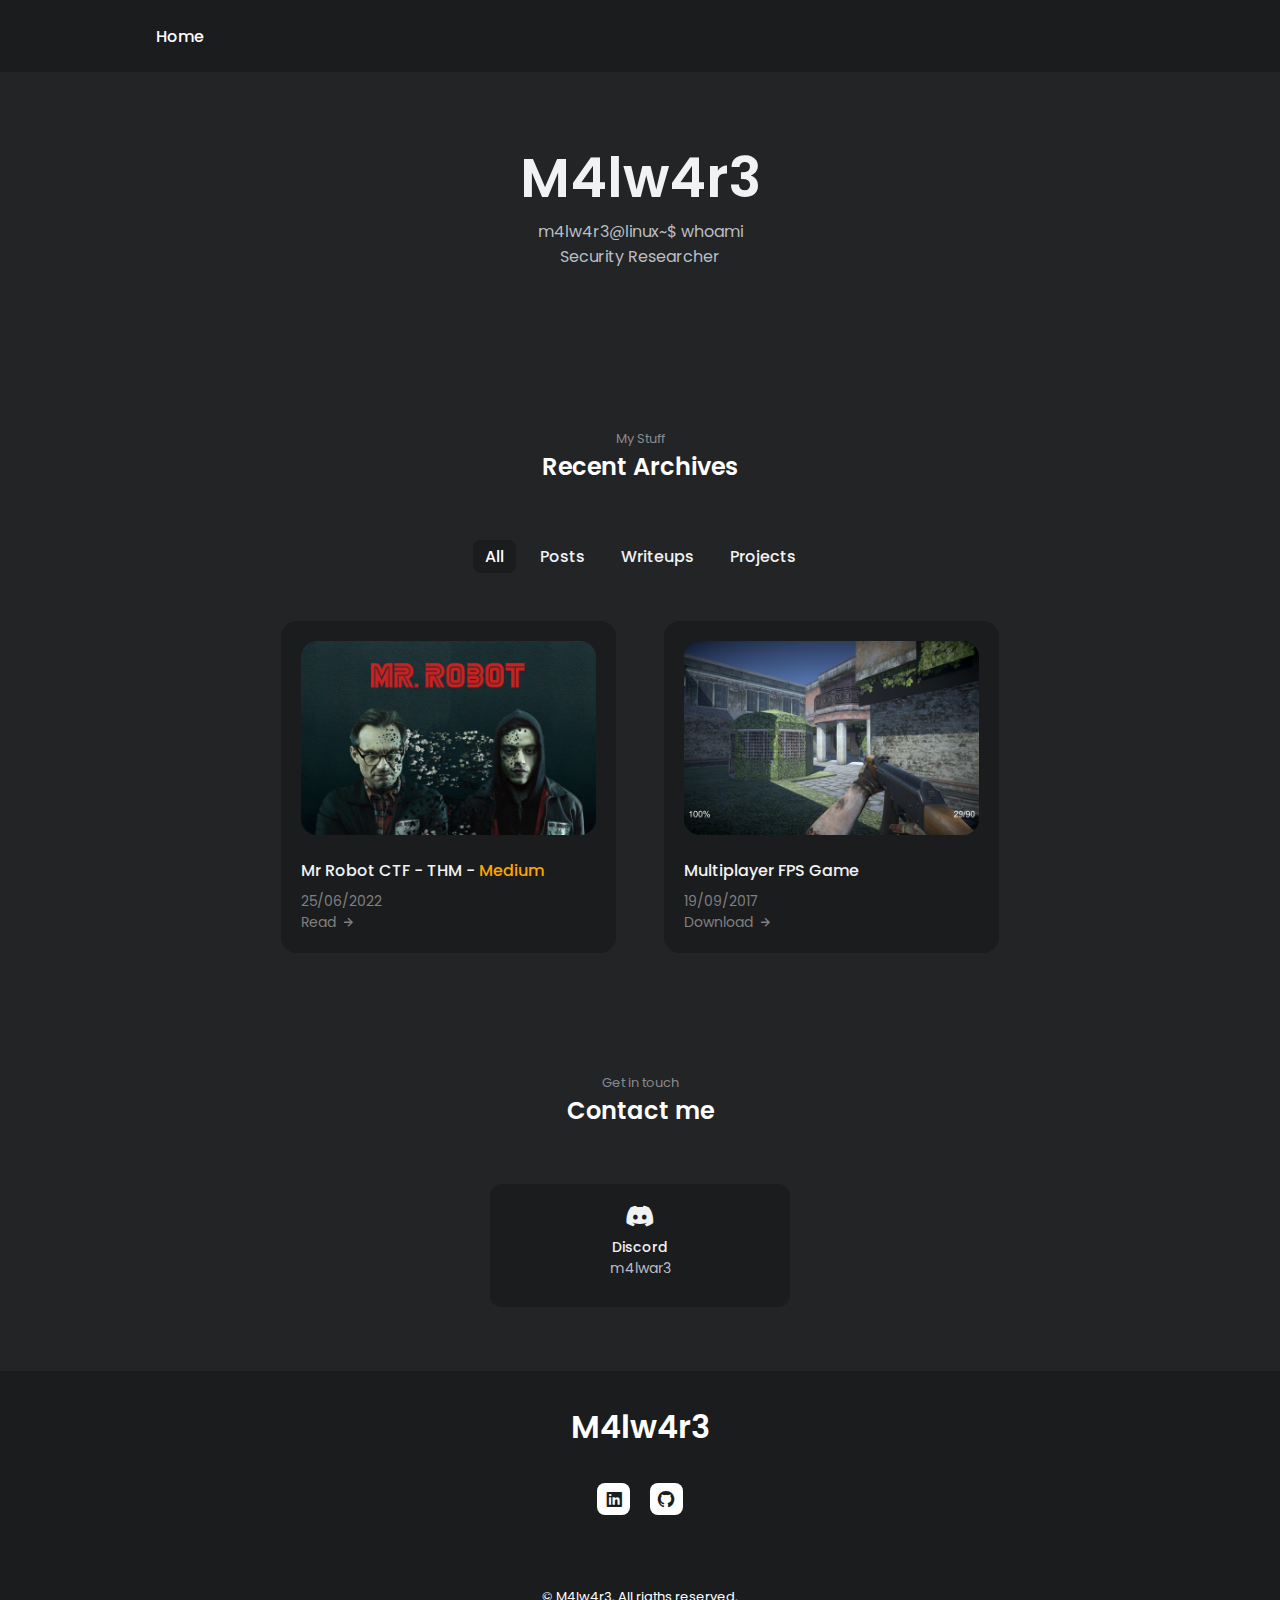
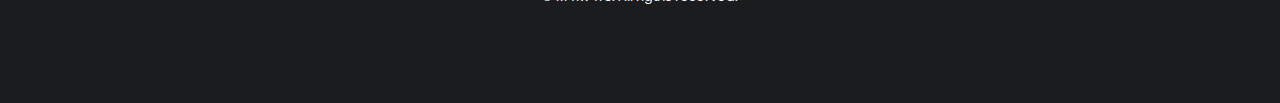
==== index.html @ eff6a3c6 "Upload" ====
<!DOCTYPE html>
    <html lang="en">
    <head>
        <meta charset="UTF-8">
        <meta name="viewport" content="width=device-width, initial-scale=1.0">
        <link rel="shortcut icon" href="assets/img/perfil.png" type="image/x-icon">
        <link href='https://unpkg.com/boxicons@2.1.2/css/boxicons.min.css' rel='stylesheet'>
        <link rel="stylesheet" href="/assets/css/swiper-bundle.min.css">
        <link rel="stylesheet" href="assets/css/styles.css">
        <title> M4lw4r3 </title>
    </head>

    <body>
        <!--=============== HEADER ===============-->
        <header class="header" id="header">
            <nav class="nav container">
                <a href="#" class="nav__logo">Home</a>
            </nav>
        </header>

        <main class="main">
            <!--=============== HOME ===============-->
            <section class="home section" id="home">
                <div class="home__container container grid">
                    <div class="home__data">
                        <h1 class="home__name">M4lw4r3</h1>
                        <!--
                        <h3 class="home__education">Offensive Security | Red Team</h3>
                        -->
                        <div class="about__data">
                            <p class="about__description" style="text-align: center;">
                                m4lw4r3@linux~$ whoami<br>Security Researcher
                            </p>
                        </div>
                    </div>
                </div>
            </section>


            <!--=============== Content ===============-->
            <section class="work section" id="work">
                <span class="section__subtitle">My Stuff</span>
                <h2 class="section__title">Recent Archives</h2>

                <div class="work__filters">
                    <span class="work__item active-work" data-filter='all'>All</span>
                    <span class="work__item" data-filter='.posts'>Posts</span>
                    <span class="work__item" data-filter='.writeups'>Writeups</span>
                    <span class="work__item" data-filter='.projecs'>Projects</span>
                </div>

                <div class="work__container container grid">
                    <div class="work__card mix writeups">
                        <img src="/assets/img/mr-robot.png" alt="" class="work__img">

                        <h3 class="work__title">Mr Robot CTF - THM - <a style="color: orange;">Medium</a></h3>

                        <p class="work__button">
                            25/06/2022
                        </p>

                        <a href="/writeups/mr-robot/mr-robot" class="work__button">
                            Read <i class='bx bx-right-arrow-alt work__icon' ></i>
                        </a>
                    </div>

                    <div class="work__card mix projecs">
                        <img src="/assets/img/fps-game.jpg" alt="" class="work__img">

                        <h3 class="work__title">Multiplayer FPS Game</h3>

                        <p class="work__button">
                            19/09/2017
                        </p>

                        <a href="https://github.com/micromalware/Online-Fps-Game" target="_blank" class="work__button">
                            Download <i class='bx bx-right-arrow-alt work__icon' ></i>
                        </a>
                    </div>
                </div>
            </section>

            <!--=============== CONTACT ===============-->
            <section class="contact section" id="contact">
                <span class="section__subtitle">Get in touch</span>
                <h2 class="section__title">Contact me</h2>

                <div class="contact__container container">
                    <div class="contact__content">
                        <div class="contact__info">
                            <div class="contact__card">
                                <i class='bx bxl-discord-alt contact__card-icon'></i>
                                <h3 class="contact__card-title">Discord</h3>
                                <span class="contact__card-data">m4lwar3</span>
                            </div>
                        </div>
                    </div>
                </div>
            </section>
        </main>

        <!--=============== FOOTER ===============-->
        <footer class="footer">
            <div class="footer__container container">
                <h1 class="footer__title">M4lw4r3</h1>

                <ul class="footer__social">
                    <a href="https://www.linkedin.com/in/yoon-guilherme/" target="_blank" class="footer__social-link">
                        <i class='bx bxl-linkedin-square'></i>
                    </a>

                    <a href="https://github.com/micromalware" target="_blank" class="footer__social-link">
                        <i class='bx bxl-github' ></i>
                    </a>
                </ul>

                <span class="footer__copy">
                    &#169; M4lw4r3. All rigths reserved.
                </span>
            </div>
        </footer>

        <!--=============== SCROLLREVEAL ===============-->
        <script src="/assets/js/scrollreveal.min.js"></script>

        <!--=============== SWIPER JS ===============-->
        <script src="/assets/js/swiper-bundle.min.js"></script>

        <!--=============== MIXITUP FILTER ===============-->
        <script src="/assets/js/mixitup.min.js"></script>

        <!--=============== MAIN JS ===============-->
        <script src="assets/js/main.js"></script>
    </body>
</html>
---- assets/css/styles.css ----
/*=============== GOOGLE FONTS ===============*/
@import url('https://fonts.googleapis.com/css2?family=Poppins:wght@400;500;600&display=swap');

/*=============== VARIABLES CSS ===============*/
:root {
  --header-height: 3.5rem;

  /*========== Colors ==========*/
  --first-hue: 231;
  --sat: 40%;
  --lig: 56%;
  --second-hue: 219;
  --first-color: hsl(var(--first-hue), var(--sat), var(--lig));
  --first-color-alt: hsl(var(--first-hue), var(--sat), 52%); /* -4% */
  --title-color: hsl(var(--second-hue), 15%, 95%);
  --text-color: hsl(var(--second-hue), 8%, 75%);
  --text-color-light: hsl(var(--second-hue), 4%, 55%);
  --body-color: hsl(var(--second-hue), 48%, 8%);
  --container-color: hsl(var(--second-hue), 32%, 12%);

  /*========== Font and typography ==========*/
  --body-font: 'Poppins', sans-serif;
  --biggest-font-size: 1.75rem;
  --h1-font-size: 1.5rem;
  --h2-font-size: 1.25rem;
  --h3-font-size: 1rem;
  --normal-font-size: .938rem;
  --small-font-size: .813rem;
  --smaller-font-size: .75rem;
  --tiny-font-size: .625rem;

  /*========== Font weight ==========*/
  --font-medium: 500;
  --font-semibold: 600;

  /*========== z index ==========*/
  --z-tooltip: 10;
  --z-fixed: 100;
  --z-modal: 1000;
}

/* Responsive typography */
@media screen and (min-width: 968px) {
  :root {
    --biggest-font-size: 2.5rem;
    --h1-font-size: 2.25rem;
    --h2-font-size: 1.5rem;
    --h3-font-size: 1.25rem;
    --normal-font-size: 1rem;
    --small-font-size: .875rem;
    --smaller-font-size: .813rem;
  }
}

/*=============== BASE ===============*/
* {
  box-sizing: border-box;
  padding: 0;
  margin: 0;
}

html {
  scroll-behavior: smooth;
}

body,
button,
input,
textarea {
  font-family: var(--body-font);
  font-size: var(--normal-font-size);
}

body {
  /* background-color: var(--body-color); */
  background-color: #232425;
  color: var(--text-color);
  transition: .4s; /* for light mode animation */
}

h1, h2, h3 {
  color: var(--title-color);
  font-weight: var(--font-semibold);
}

ul {
  list-style: none;
}

a {
  text-decoration: none;
}

button {
  cursor: pointer;
  border: none;
  outline: none;
}

img {
  max-width: 100%;
  height: auto;
}

/*=============== THEME ===============*/
.change-theme{
  font-size: 1.25rem;
  cursor: pointer;
  transition: .3s;
}

.change-theme:hover{
  color: var(--first-color);
}

/*========== Variables Light theme ==========*/
body.light-theme{
  --title-color: hsl(var(--second-hue), 15%, 15%);
  --text-color: hsl(var(--second-hue), 8%, 35%);
  --body-color: hsl(var(--second-hue), 100%, 99%);
  --container-color: #fff;
}

/*========== 
    Color changes in some parts of 
    the website, in light theme
==========*/
.light-theme .scroll-header{
  box-shadow: 0 2px 4px hsla(0, 0%, 1%, .1);
}

.light-theme .nav__menu{
  background-color: hsla(var(--second-hue), 32%, 90%, .8);
}

.light-theme .section__subtitle{
  color: var(--text-color);
}

.light-theme .home__social-link{
  box-shadow: 0 2px 8px hsla(var(--second-hue), 48%, 8%, .1);
}

.light-theme .home__social::after,
.light-theme .footer__social-link{
  background-color: var(--title-color);
}

.light-theme .home__social-link,
.light-theme .home__scroll,
.light-theme .button,
.light-theme .button:hover,
.light-theme .active-work,
.light-theme .footer__title,
.light-theme .footer__link,
.light-theme .footer__copy{
  color: var(--title-color);
}

.light-theme .about__box{
  box-shadow: 0 2px 8px hsla(var(--second-hue), 48%, 8%, .1);
}

.light-theme .skills__content,
.light-theme .services__card,
.light-theme .work__card,
.light-theme .testimonial__card,
.light-theme .contact__card{
  box-shadow: 0 2px 16px hsla(var(--second-hue), 48%, 8%, .1);
}

.light-theme::-webkit-scrollbar{
  background-color: hsl(var(--second-hue), 8%, 66%);
}

.light-theme::-webkit-scrollbar-thumb{
  background-color: hsl(var(--second-hue), 8%, 54%);
}

.light-theme::-webkit-scrollbar-thumb:hover{
  background-color: hsl(var(--second-hue), 8%, 44%);
}

/*=============== REUSABLE CSS CLASSES ===============*/
.container {
  max-width: 968px;
  margin-left: 1rem;
  margin-right: 1rem;
}

.grid {
  display: grid;
  gap: 1.25rem;
}

.main {
  overflow: hidden;
}

.section {
  padding: 4.5rem 0 1rem;
}

.section__title, 
.section__subtitle {
  text-align: center;
}

.section__title {
  font-size: var(--h2-font-size);
  color: #fff;
  margin-bottom: 2rem;
}

.section__subtitle {
  display: block;
  font-size: var(--smaller-font-size);
  color: var(--text-color-light);
}

/*=============== HEADER & NAV===============*/
.header {
  position: fixed;
  top: 0;
  left: 0;
  width: 100%;
  /* background-color: var(--body-color); */
  background-color: #1b1c1d;
  z-index: var(--z-fixed);
  transition: .4s; /* for light mode animation */
}

.nav{
  height: var(--header-height);
  display: flex;
  justify-content: space-between;
  align-items: center;
}

.nav__logo{
  color: #fff;
  font-weight: var(--font-medium);
  transition: .4s;
}

.nav__logo:hover{
  color: #a9a9b3;
}

.nav__menu{
  position: fixed;
  bottom: 1rem;
  background-color: hsla(var(--second-hue), 32%, 16%, .8);
  width: 90%;
  border-radius: 4rem;
  padding: 1rem 2.25rem;
  backdrop-filter: blur(10px);
  transition: .4s; /* for light mode animation */
}

.nav__list{
  display: flex;
  justify-content: space-between;
  align-items: center;
}

.nav__link{
  color: var(--text-color);
  font: 1.25rem;
  padding: .4rem;
  display: flex;
  border-radius: 5rem;
}

/* Active link */
.active-link{
  background: linear-gradient(180deg,
              hsla(var(--first-hue), var(--sat), var(--lig), 1),
              hsla(var(--first-hue), var(--sat), var(--lig), .2)
            );
  box-shadow: 0 0 16px hsla(var(--first-hue), var(--sat), var(--lig), .4);
  color: var(--title-color);
}

/* Change background header */
.scroll-header{
  box-shadow: 0 4px 4px hsla(0, 0%, 4%, .3);
}


/*=============== HOME ===============*/
.home__container{
  position: relative;
  row-gap: 4.5rem;
  padding-top: 2rem;
}

.home__data{
  text-align: center;
}

.home__greeting,
.home__education{
  font-size: var(--small-font-size);
  font-weight: var(--font-medium);
}

.home__greeting{
  display: block;
  color: var(--title-color);
  margin-bottom: .25rem;
}

.home__education{
  color: var(--text-color);
  margin-bottom: 2.5rem;
}

.home__name{
  font-size: 55px;
}

.home__img{
  width: 175px;
}

.home__handle{
  justify-self: center;
  width: 190px;
  height: 293px;
  background: linear-gradient(180deg,
              hsla(var(--first-hue), var(--sat), var(--lig), 1),
              hsla(var(--first-hue), var(--sat), var(--lig), .2)
            );
  border-radius: 10rem 10rem 1rem 1rem;
  display: flex;
  align-items: flex-end;
  justify-content: center;
  overflow: hidden;
}

.home__buttons{
  display: flex;
  justify-content: center;
  align-items: center;
  gap: 1.5rem;
}

.home__social,
.home__scroll{
  position: absolute;
}

.home__social{
  bottom: 5rem;
  left: 0;
  display: grid;
  row-gap: .5rem;
}

.home__social-link{
  width: max-content;
  background-color: var(--container-color);
  color: var(--first-color);
  padding: .25rem;
  border-radius: .25rem;
  display: flex;
  font-size: 1rem;
  transition: .4s;
}

.home__social-link:hover{
  background-color: var(--first-color);
  color: #fff;
}

.home__social::after{
  content: '';
  width: 32px;
  height: 2px;
  background-color: var(--first-color);
  transform: rotate(90deg) translate(16px, 3px);
}

.home__scroll{
  color: var(--first-color);
  right: -1.5rem;
  bottom: 4rem;
  display: grid;
  row-gap: 2.25rem;
  justify-items: center;
}

.home__scroll-icon{
  font-size: 1.25rem;
}

.home__scroll-name{
  font-size: var(--smaller-font-size);
  transform: rotate(-90deg);
}

/*=============== BUTTONS ===============*/
.button{
  display: inline-block;
  background-color: var(--first-color);
  color: var(--body-color);
  padding: .75rem 1rem;
  border-radius: .5rem;
  font-weight: var(--font-medium);
  transition: .4s;
}

.button:hover{
  background-color: var(--first-color-alt);
  color: var(--body-color);
}

.button--ghost{
  background-color: transparent;
  border: 2px solid var(--first-color);
  color: var(--first-color);
}

/*=============== ABOUT ===============*/
.about__container{
  row-gap: 2.5rem;
}

.about__img{
  width: 20px;
  border-radius: 20px;
  justify-self: center;
}

.about__data{
  text-align: center;
}

.about__info{
  display: grid;
  grid-template-columns: repeat(3, 1fr);
  gap: .5rem;
  margin-bottom: 2rem;
}

.about__box{
  background-color: var(--container-color);
  border-radius: .75rem;
  padding: .75rem .5rem;
}

.about__icon{
  font-size: 1.5rem;
  color: var(--first-color);
  margin-bottom: .5rem;
}

.about__title{
  font-size: var(--small-font-size);
}

.about__subtitle{
  font-size: var(--tiny-font-size);
}

.about__description{
  margin-bottom: 2rem;
}

/*=============== WORK ===============*/
.work__container{
  padding-top: 1rem;
}

.work__filters{
  display: flex;
  justify-content: center;
  align-items: center;
  column-gap: .75rem;
  margin-bottom: 2rem;
}

.work__item{
  cursor: pointer;
  color: var(--title-color);
  padding: .25rem .75rem;
  font-weight: var(--font-medium);
  border-radius: .5rem;
}

.work__card{
  background-color: #1b1c1d;
  padding: 1rem;
  border-radius: 1rem;
}

.work__img{
  border-radius: 1rem;
  margin-bottom: .75rem;
}

.work__title{
  font-size: var(--normal-font-size);
  font-weight: var(--font-medium);
  margin-bottom: .25rem;
}

.work__button{
  width: max-content;
  color: grey;
  font-size: var(--small-font-size);
  display: flex;
  align-items: center;
  column-gap: .25rem;
}

.work__button:hover .work__icon{
  transform: translateX(.25rem);
}

.work__icon{
  font-size: 1rem;
  transition: .4s;
}

/* Active item work*/
.active-work{
  background-color: #1b1c1d;
  color: #fff;
}

/*=============== CONTACT ===============*/
.contact__container{
  row-gap: 3rem;
  padding-bottom: 3rem;
}

.hacking_ctf{
  row-gap: 3rem;
}

.contact__title{
  text-align: center;
  font-size: var(--h3-font-size);
  margin-bottom: 1.5rem;
}

.contact__info{
  display: grid;
  gap: 1rem;
}

.contact__card{
  background-color: #1b1c1d;
  padding: 1rem;
  border-radius: .75rem;
  text-align: center;
}

.contact__card-icon{
  font-size: 2rem;
  color: var(--title-color);
  margin-bottom: .25rem;
}

.contact__card-title,
.contact__card-data{
  font-size: var(--small-font-size);
}

.contact__card-title{
  font-weight: var(--font-medium);
}

.contact__card-data{
  display: block;
  margin-bottom: .75rem;
}

.contact__button{
  color: var(--first-color);
  font-size: var(--small-font-size);
  display: flex;
  align-items: center;
  justify-content: center;
  column-gap: .25rem;
}

.contact__button:hover .contact__button-icon{
  transform: translateX(.25rem);
}

.contact__button-icon{
  font-size: 1rem;
  transition: .4s;
}

.contact__form-div{
  position: relative;
  margin-bottom: 2rem;
  height: 4rem;
}

.contact__form-input{
  position: absolute;
  top: 0;
  left: 0;
  width: 100%;
  height: 100%;
  border: 2px solid var(--text-color-light);
  background: none;
  color: var(--text-color);
  outline: none;
  padding: 1.5rem;
  border-radius: .75rem;
  z-index: 1;
}

.contact__form-tag{
  position: absolute;
  top: -.75rem;
  left: 1.25rem;
  font-size: var(--smaller-font-size);
  padding: .25rem;
  background-color: var(--body-color);
  z-index: 10;
}

.contact__form-area{
  height: 11rem;
}

.contact__form-area textarea{
  resize: none;
}

/*=============== FOOTER ===============*/
.footer{
  background-color: #1b1c1d;
}

.footer__container{
  padding: 2rem 0 6rem;
}

.footer__title,
.footer__link{
  color: #fff;
}

.footer__title{
  text-align: center;
  margin-bottom: 2rem;
}

.footer__list{
  display: flex;
  justify-content: center;
  column-gap: 1.5rem;
  margin-bottom: 2rem;
}

.footer__social{
  display: flex;
  justify-content: center;
  column-gap: 1.25rem;
}

.footer__social-link{
  background-color: #fff;
  color: #1b1c1d;
  padding: .25rem;
  border-radius: .25rem;
  font-size: 1rem;
  display: inline-flex;
}

.footer__copy{
  display: block;
  margin-top: 4.5rem;
  color: #fff;
  text-align: center;
  font-size: var(--smaller-font-size);
}

/*=============== SCROLL BAR ===============*/
::-webkit-scrollbar{
  width: .6rem;
  border-radius: .5rem;
  background-color: hsl(var(--second-hue), 8%, 38%);
}

::-webkit-scrollbar-thumb{
  background-color: hsl(var(--second-hue), 8%, 26%);
  border-radius: .5rem;
}

::-webkit-scrollbar-thumb:hover{
  background-color: hsl(var(--second-hue), 8%, 20%);
}

/*=============== BREAKPOINTS ===============*/
/* For small devices */
@media screen and (max-width: 320px){
  .nav__menu{
    padding: 1rem 1.5rem;
  }

  .home__buttons{
    flex-direction: column;
  }

  .home__handle{
    width: 150px;
    height: 253px;
  }

  .home__img{
    width: 130px;
  }

  .about__info{
    grid-template-columns: repeat(2, 1fr);
  }

  .skills__box{
    column-gap: 1rem;
  }

  .skills__name{
    font-size: var(--small-font-size);
  }

  .services__container{
    grid-template-columns: 145px;
    justify-content: center;
  }

  .work__item{
    font-size: var(--small-font-size);
  }

  .work__filters{
    column-gap: .25rem;
  }
}

/* For medium devices */
@media screen and (min-width: 576px) {
  .nav__menu{
    width: 328px;
    left: 0;
    right: 0;
    margin: 0 auto;
  }

  .about__info{
    grid-template-columns: repeat(3, 140px);
    justify-content: center;
  }

  .about__description{
    padding: 0 5rem;
  }

  .skills__container{
    justify-content: center;
  }

  .skills__content{
    padding: 2rem 4rem;
  }

  .services__container{
    grid-template-columns: repeat(2, 160px);
    justify-content: center;
  }

  .services__modal-content{
    width: 500px;
    padding: 4.5rem 2.5rem 2.5rem;
  }

  .services__modal-description{
    padding: 0 3.5rem;
  }

  .work__container{
    justify-content: center;
  }

  .work__img{
    width: 295px;
  }

  .contact__info{
    grid-template-columns: 300px;
    justify-content: center;
  }

  .contact__form{
    width: 360px;
    margin: 0 auto;
  }
}

@media screen and (min-width: 767px){
  .work__container{
    grid-template-columns: repeat(2, max-content);
  }

  .contact__container{
    grid-template-columns: repeat(1, max-content);
    justify-content: center;
    column-gap: 3rem;
  }
}

/* For large devices */
@media screen and (min-width: 992px){
  .container{
    margin-left: auto;
    margin-right: auto;
  }

  .section{
    padding: 6.5rem 0 1rem;
  }

  .section__title{
    margin-bottom: 3.5rem;
  }

  .nav{
    height: calc(var(--header-height) + 1rem);
  }

  .home__handle{
    width: 290px;
    height: 400px;
  }

  .home__img{
    width: 250px;
  }

  .home__social-link{
    padding: .4rem;
    font-size: 1.25rem;
  }

  .home__social::after{
    transform: rotate(90deg) translate(16px, 0);
  }

  .home__scroll-icon{
    font-size: 2rem;
  }

  .about__container{
    grid-template-columns: repeat(2, 1fr);
    align-items: center;
    column-gap: 1rem;
  }

  .about__img{
    width: 350px;
  }

  .about__data{
    text-align: initial;
  }

  .about__info{
    justify-content: initial;
  }

  .about__box{
    text-align: center;
    padding: 1rem 1.25rem;
  }

  .about__description{
    padding: 0 0 0 0;
    margin-bottom: 2.5rem;
  }

  .skills__container{
    grid-template-columns: repeat(2, 350px);
    column-gap: 3rem;
  }

  .services__container{
    grid-template-columns: repeat(3, 192px);
    column-gap: 3rem;
  }

  .services__card{
    padding: 5rem 2rem 1.5rem;
  }

  .work__container{
    gap: 3rem;
  }

  .work__card{
    padding: 1.25rem;
  }

  .work__img{
    margin-bottom: 1rem;
  }

  .work__title{
    margin-bottom: .5rem;
  }

  .testimonial__container{
    width: 750px;
  }

  .testimonial__card{
    padding: 1.5rem 2rem;
  }

  .contact__container{
    column-gap: 6rem;
  }

  .footer__social-link{
    font-size: 1.25rem;
    padding: .4rem;
    border-radius: .5rem;
  }
}
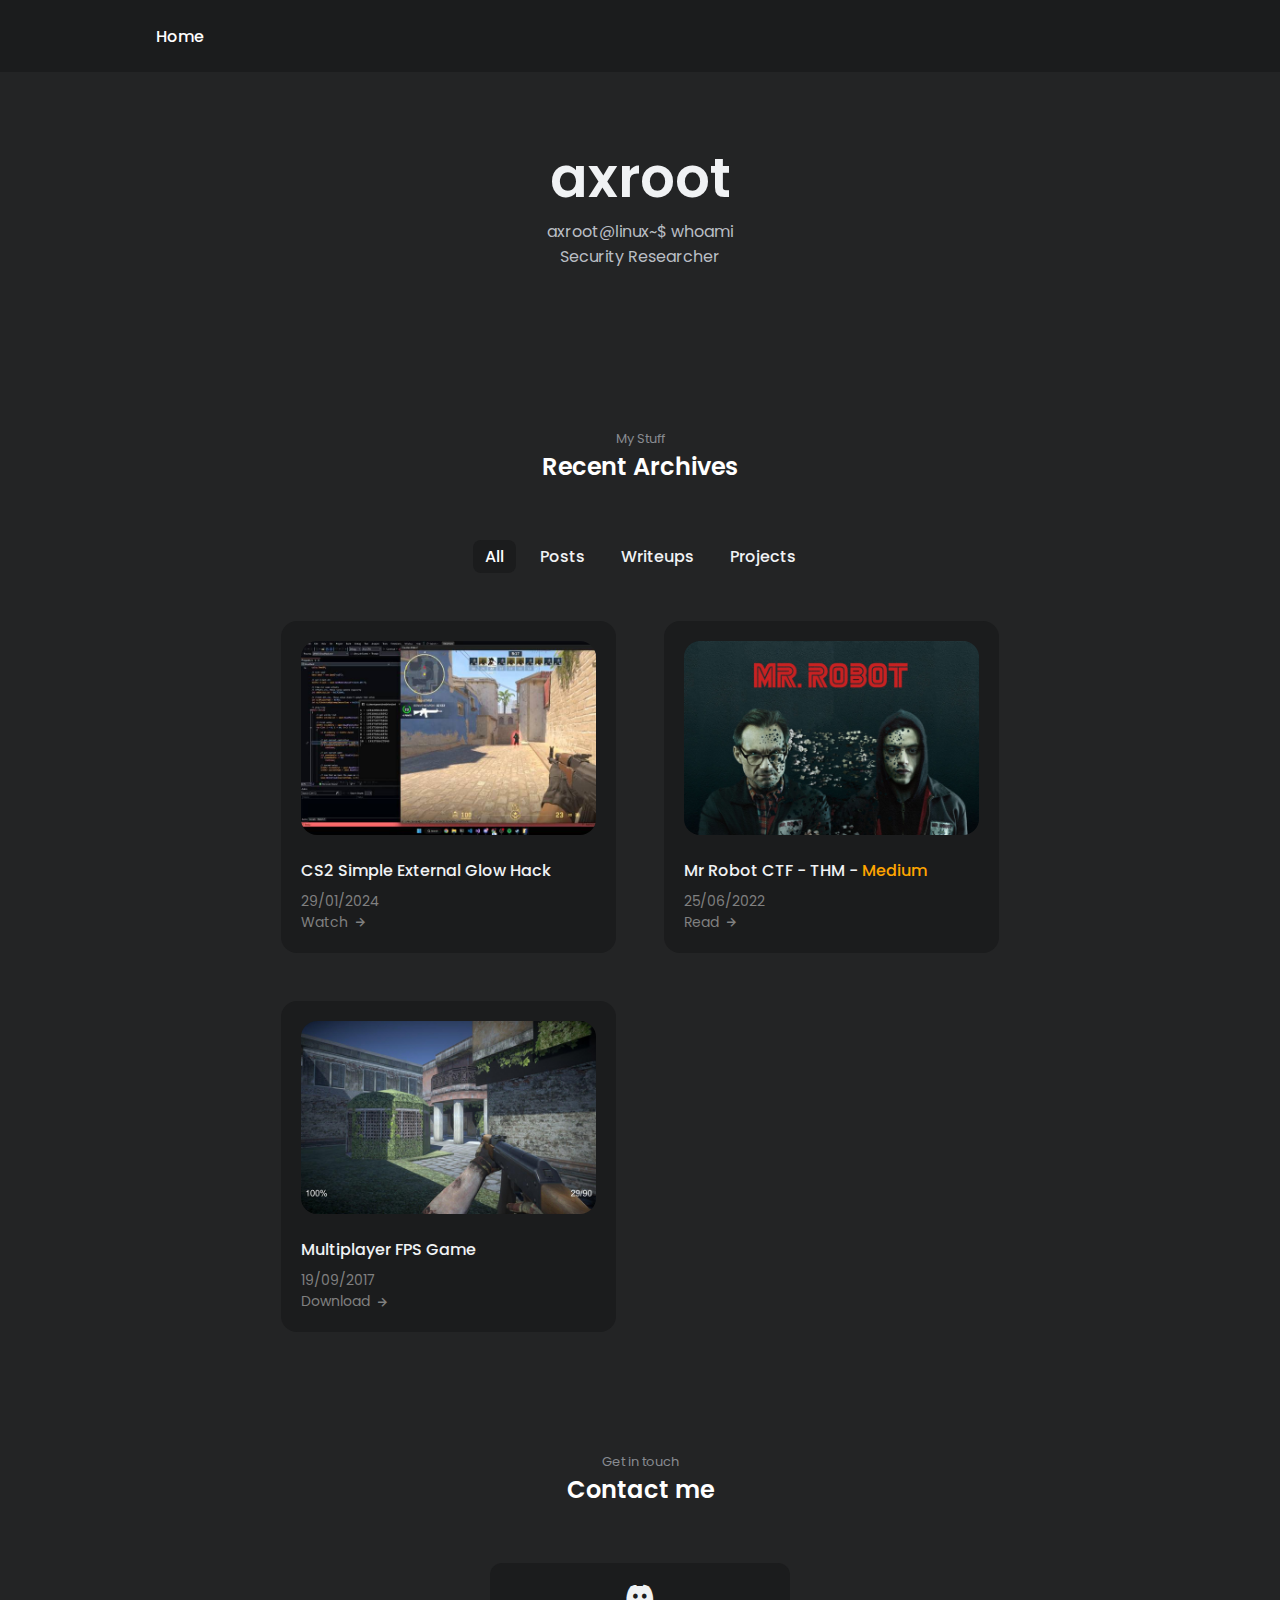
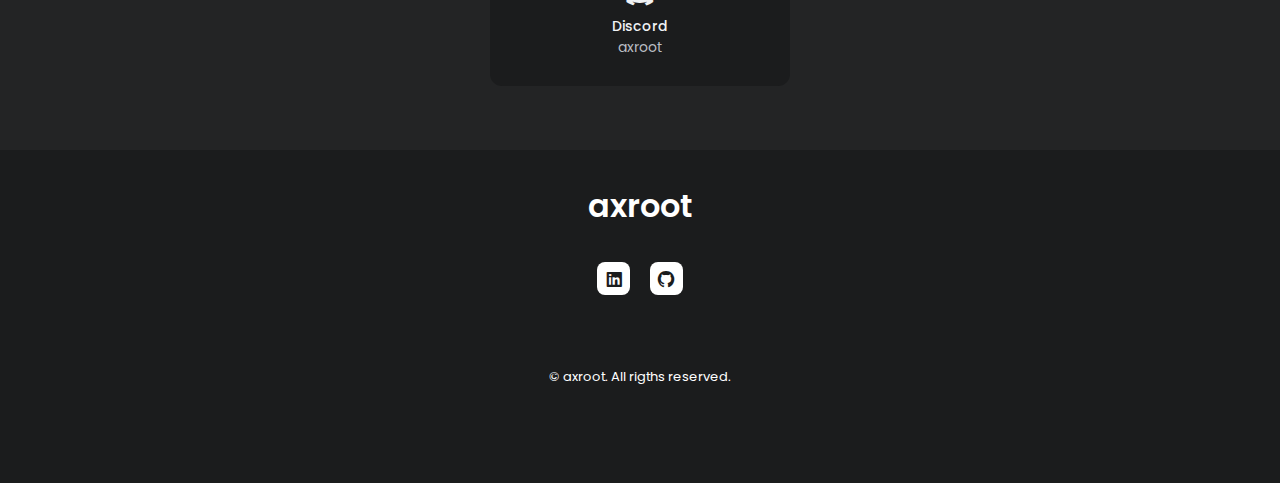
==== commit 4a10f2c6: "Update" ====
--- a/index.html
+++ b/index.html
@@ -7,7 +7,7 @@
         <link href='https://unpkg.com/boxicons@2.1.2/css/boxicons.min.css' rel='stylesheet'>
         <link rel="stylesheet" href="/assets/css/swiper-bundle.min.css">
         <link rel="stylesheet" href="assets/css/styles.css">
-        <title> M4lw4r3 </title>
+        <title> axroot </title>
     </head>
 
     <body>
@@ -23,13 +23,13 @@
             <section class="home section" id="home">
                 <div class="home__container container grid">
                     <div class="home__data">
-                        <h1 class="home__name">M4lw4r3</h1>
+                        <h1 class="home__name">axroot</h1>
                         <!--
                         <h3 class="home__education">Offensive Security | Red Team</h3>
                         -->
                         <div class="about__data">
                             <p class="about__description" style="text-align: center;">
-                                m4lw4r3@linux~$ whoami<br>Security Researcher
+                                axroot@linux~$ whoami<br>Security Researcher
                             </p>
                         </div>
                     </div>
@@ -50,6 +50,21 @@
                 </div>
 
                 <div class="work__container container grid">
+
+                    <div class="work__card mix posts">
+                        <img src="/assets/img/c2-external-glow-cheat.jpg" alt="" class="work__img">
+
+                        <h3 class="work__title">CS2 Simple External Glow Hack</h3>
+
+                        <p class="work__button">
+                            29/01/2024
+                        </p>
+
+                        <a href="https://www.youtube.com/watch?v=ix-_WuOqJWM&t=95s&ab_channel=axroot" target="_blank" class="work__button">
+                            Watch <i class='bx bx-right-arrow-alt work__icon' ></i>
+                        </a>
+                    </div>
+                    
                     <div class="work__card mix writeups">
                         <img src="/assets/img/mr-robot.png" alt="" class="work__img">
 
@@ -73,7 +88,7 @@
                             19/09/2017
                         </p>
 
-                        <a href="https://github.com/micromalware/Online-Fps-Game" target="_blank" class="work__button">
+                        <a href="https://github.com/axr00t/Online-Fps-Game" target="_blank" class="work__button">
                             Download <i class='bx bx-right-arrow-alt work__icon' ></i>
                         </a>
                     </div>
@@ -91,7 +106,7 @@
                             <div class="contact__card">
                                 <i class='bx bxl-discord-alt contact__card-icon'></i>
                                 <h3 class="contact__card-title">Discord</h3>
-                                <span class="contact__card-data">m4lwar3</span>
+                                <span class="contact__card-data">axroot</span>
                             </div>
                         </div>
                     </div>
@@ -102,20 +117,20 @@
         <!--=============== FOOTER ===============-->
         <footer class="footer">
             <div class="footer__container container">
-                <h1 class="footer__title">M4lw4r3</h1>
+                <h1 class="footer__title">axroot</h1>
 
                 <ul class="footer__social">
-                    <a href="https://www.linkedin.com/in/yoon-guilherme/" target="_blank" class="footer__social-link">
+                    <a href="https://www.linkedin.com/in/yoon-santos/" target="_blank" class="footer__social-link">
                         <i class='bx bxl-linkedin-square'></i>
                     </a>
 
-                    <a href="https://github.com/micromalware" target="_blank" class="footer__social-link">
+                    <a href="https://github.com/axr00t" target="_blank" class="footer__social-link">
                         <i class='bx bxl-github' ></i>
                     </a>
                 </ul>
 
                 <span class="footer__copy">
-                    &#169; M4lw4r3. All rigths reserved.
+                    &#169; axroot. All rigths reserved.
                 </span>
             </div>
         </footer>
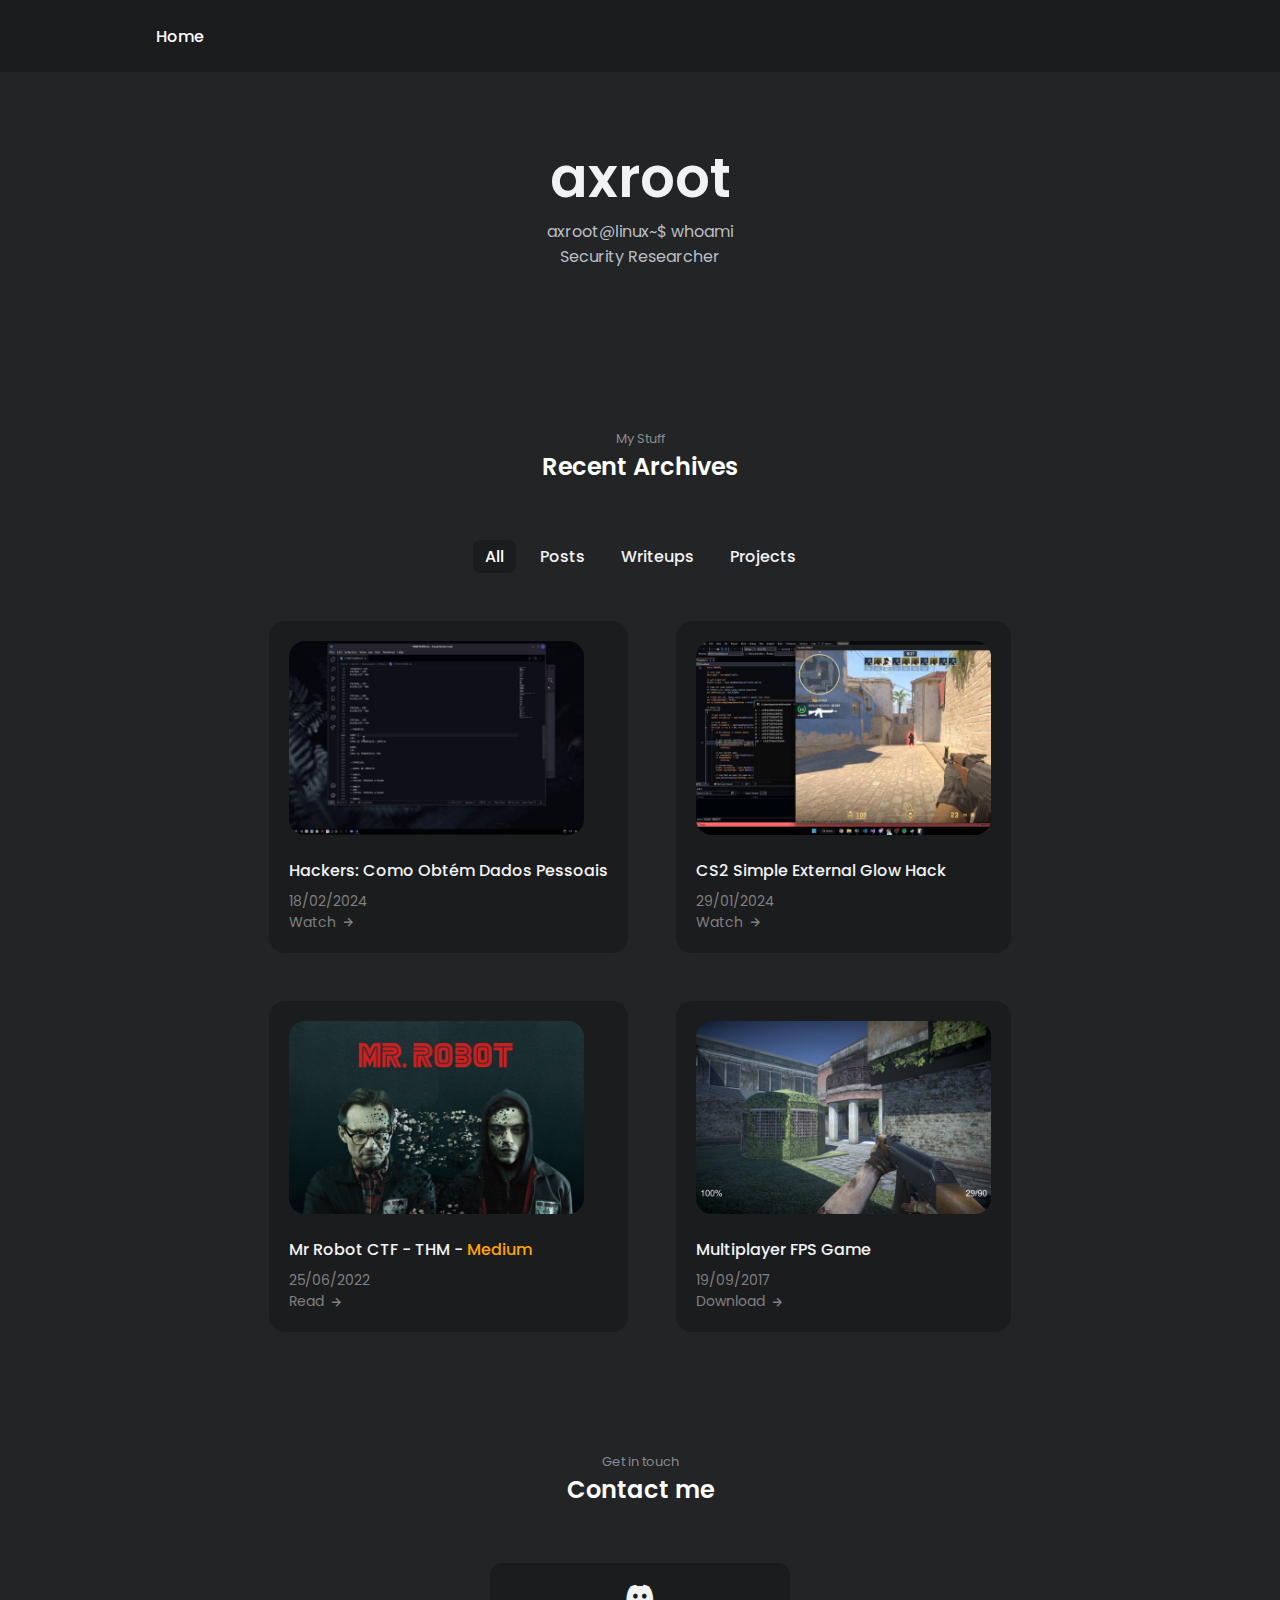
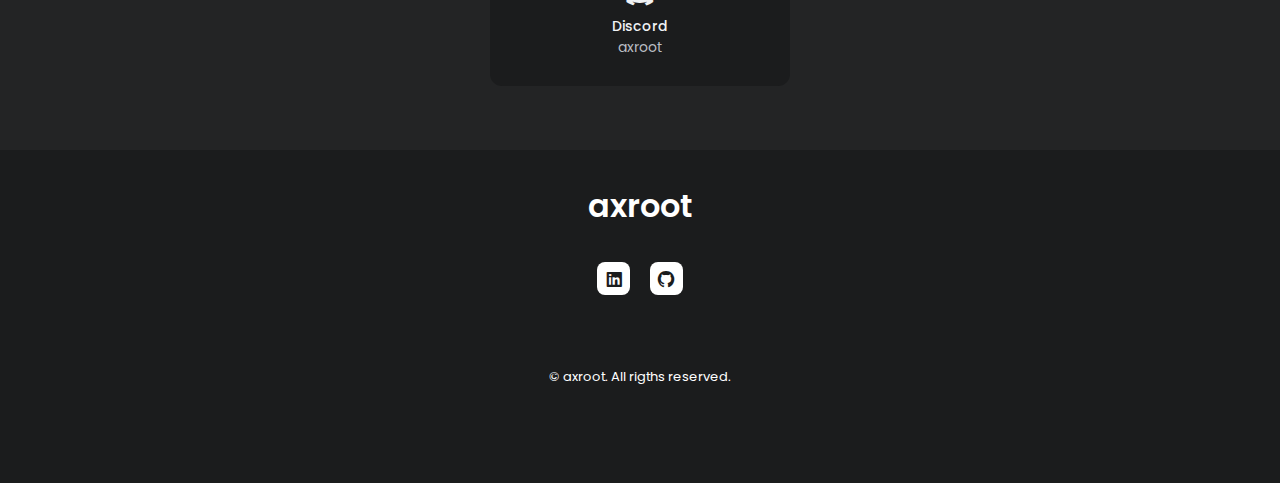
==== commit 4adad0c3: "Added new youtube video" ====
--- a/index.html
+++ b/index.html
@@ -50,6 +50,20 @@
                 </div>
 
                 <div class="work__container container grid">
+
+                    <div class="work__card mix posts">
+                        <img src="/assets/img/hackersData.jpg" alt="" class="work__img">
+
+                        <h3 class="work__title">Hackers: Como Obtém Dados Pessoais</h3>
+
+                        <p class="work__button">
+                            18/02/2024
+                        </p>
+
+                        <a href="https://www.youtube.com/watch?v=ksTD6nud9IY&t=1s&ab_channel=axroot" target="_blank" class="work__button">
+                            Watch <i class='bx bx-right-arrow-alt work__icon' ></i>
+                        </a>
+                    </div>
 
                     <div class="work__card mix posts">
                         <img src="/assets/img/c2-external-glow-cheat.jpg" alt="" class="work__img">
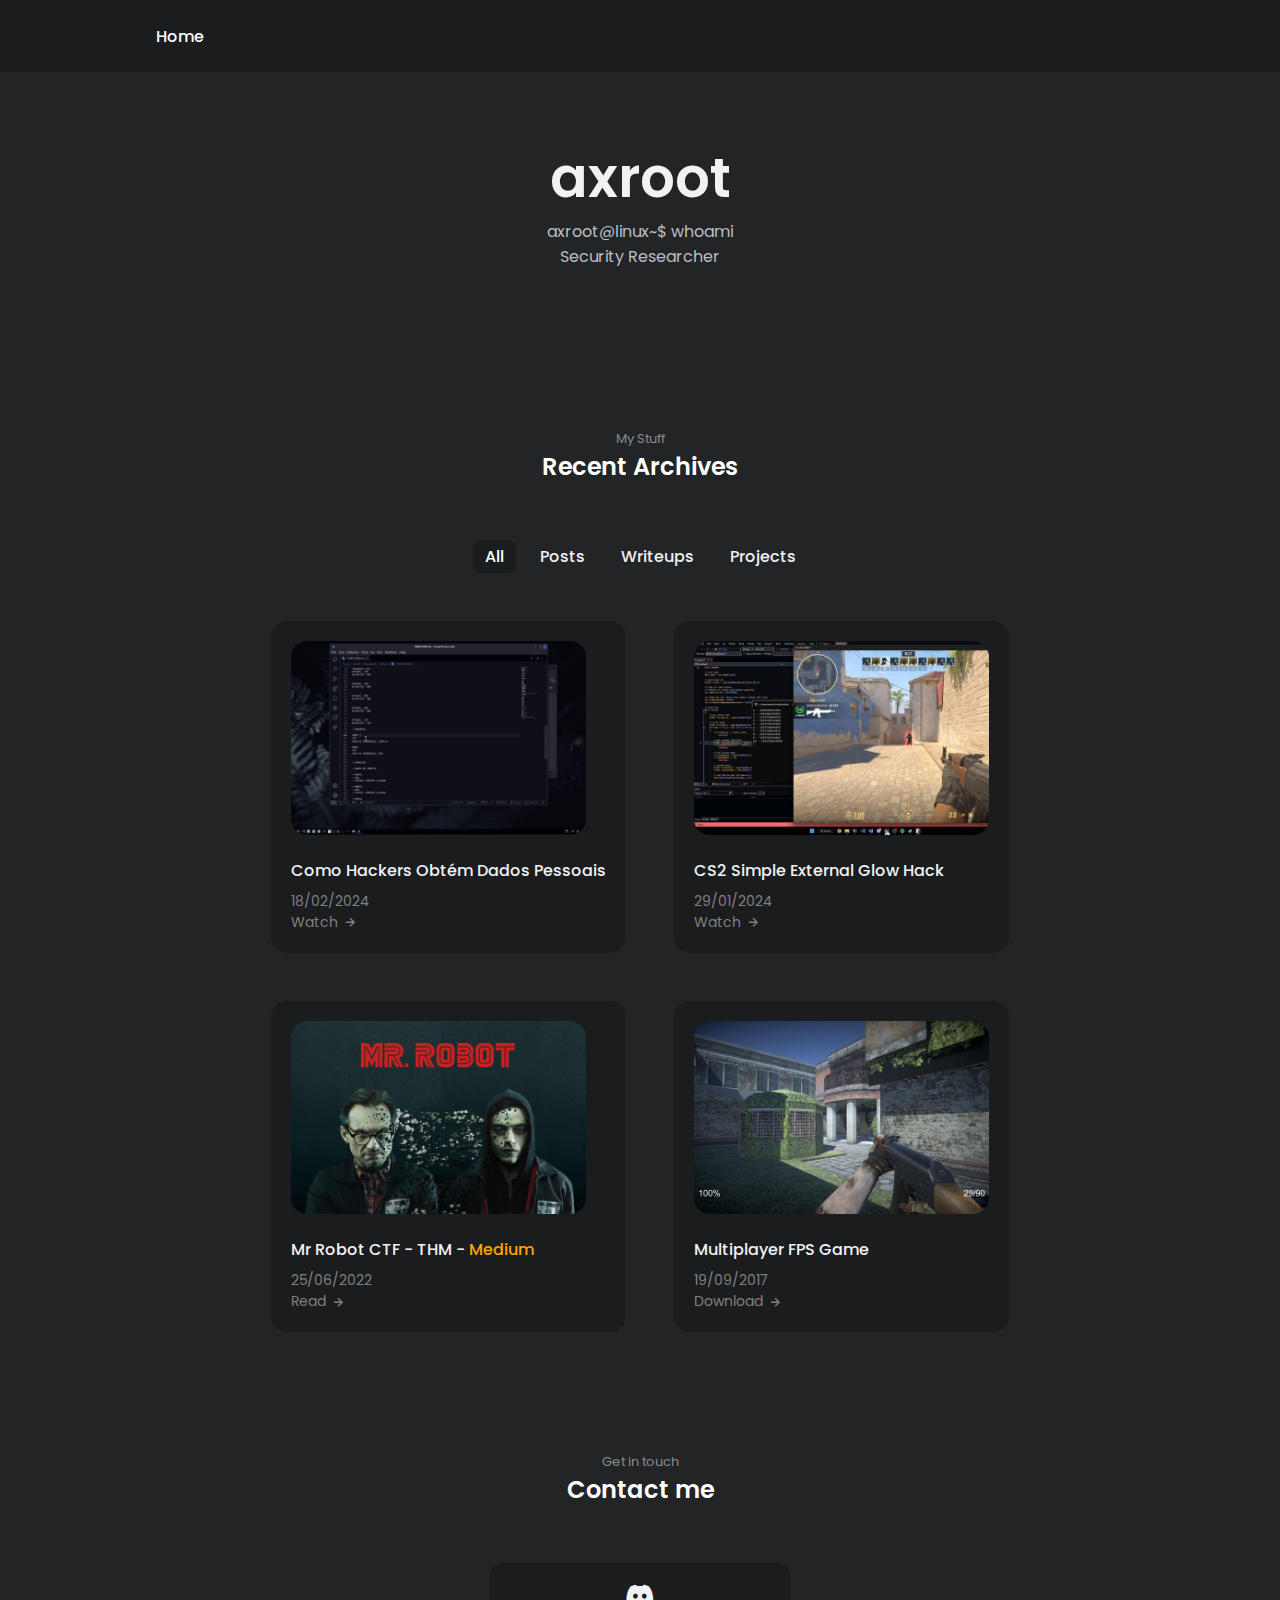
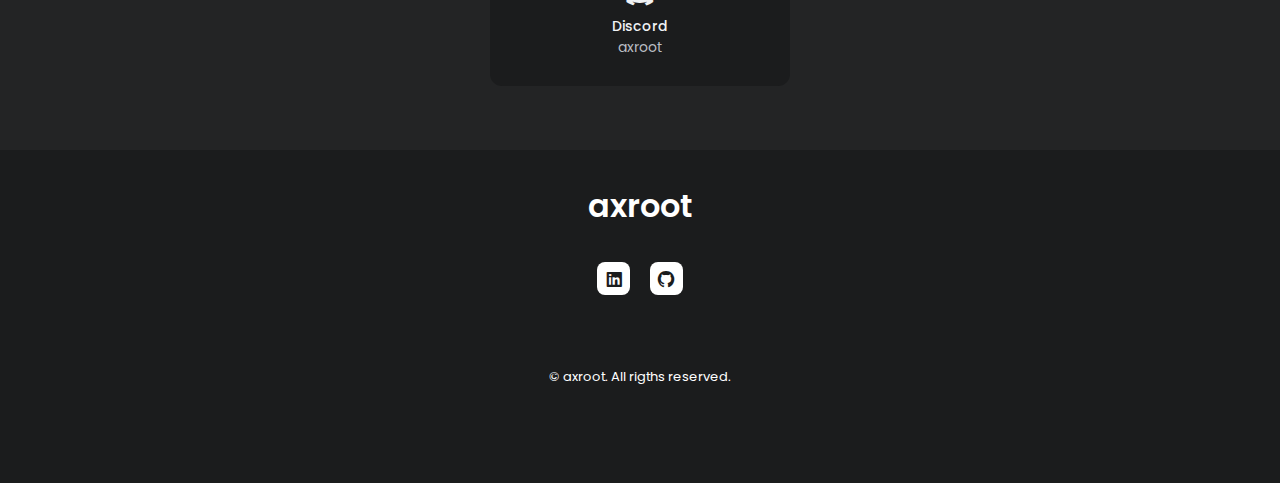
==== commit 1219d3da: "Update index.html" ====
--- a/index.html
+++ b/index.html
@@ -54,7 +54,7 @@
                     <div class="work__card mix posts">
                         <img src="/assets/img/hackersData.jpg" alt="" class="work__img">
 
-                        <h3 class="work__title">Hackers: Como Obtém Dados Pessoais</h3>
+                        <h3 class="work__title">Como Hackers Obtém Dados Pessoais</h3>
 
                         <p class="work__button">
                             18/02/2024
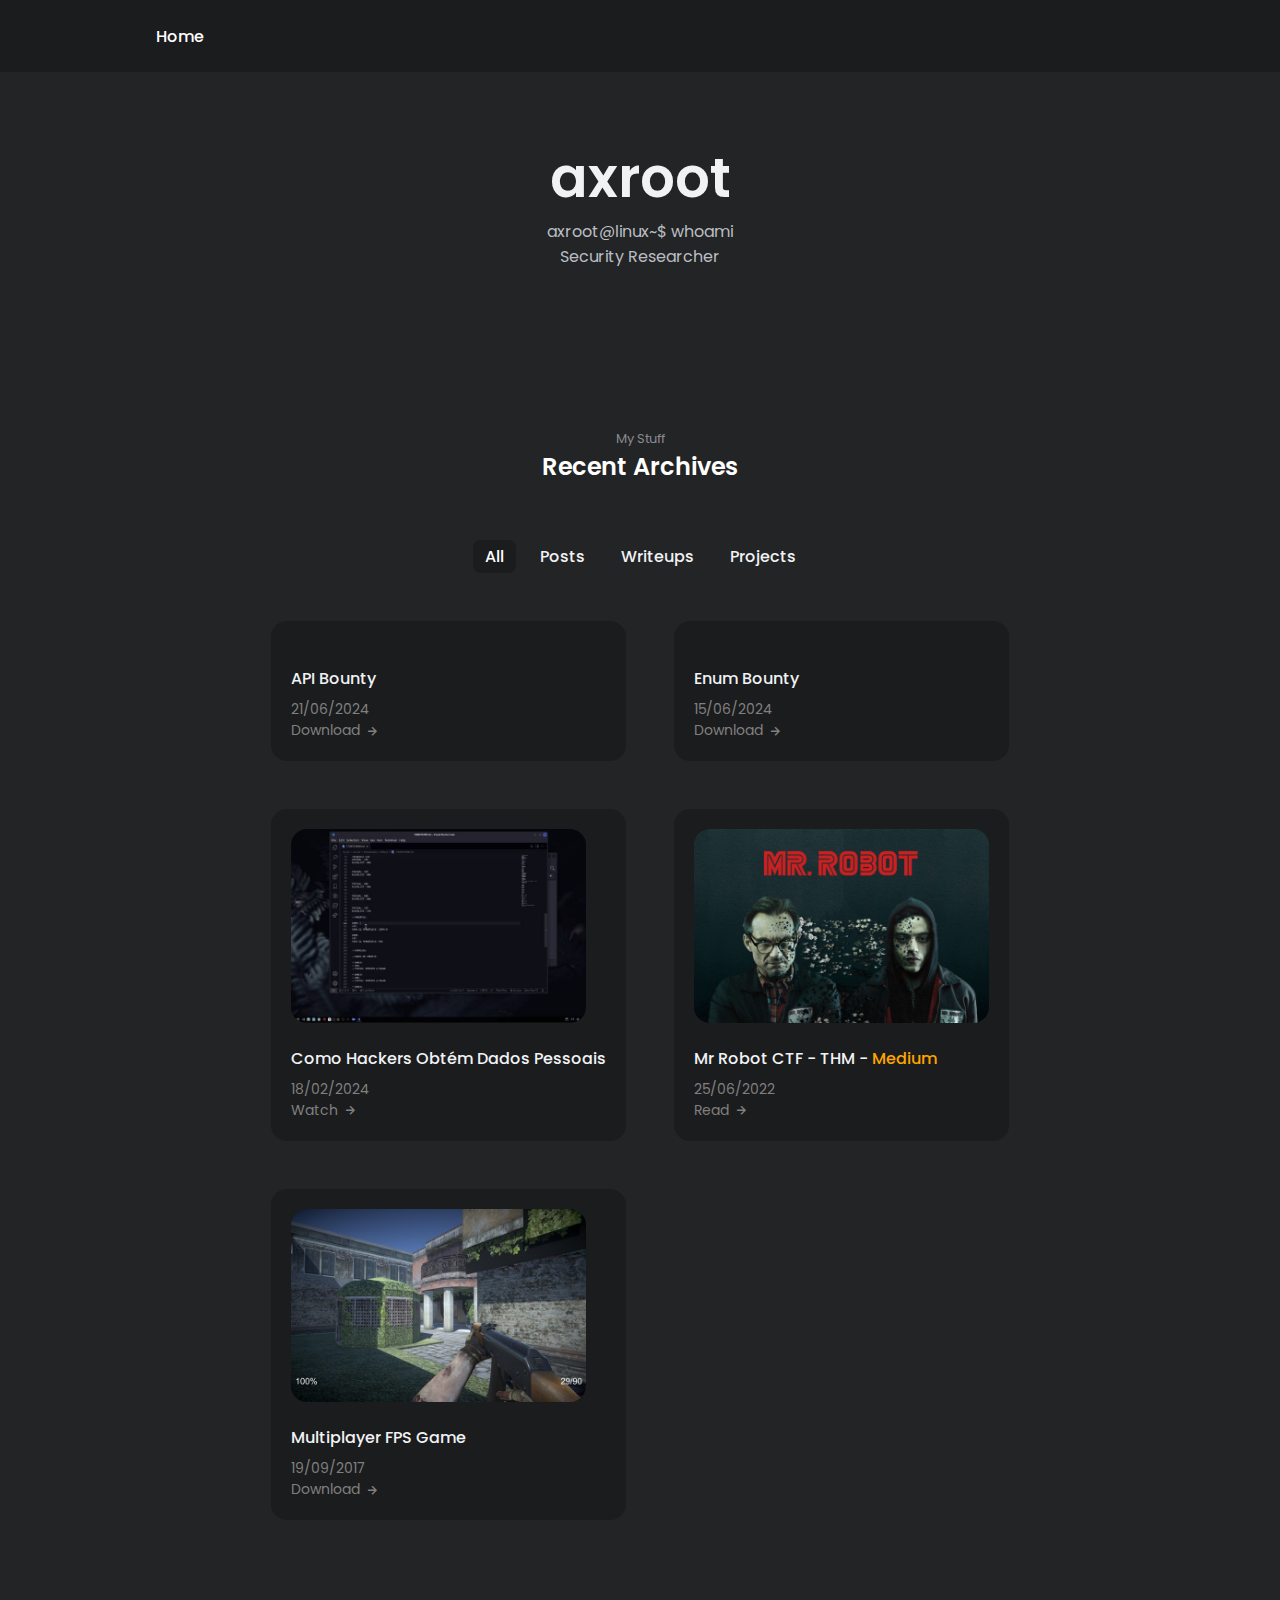
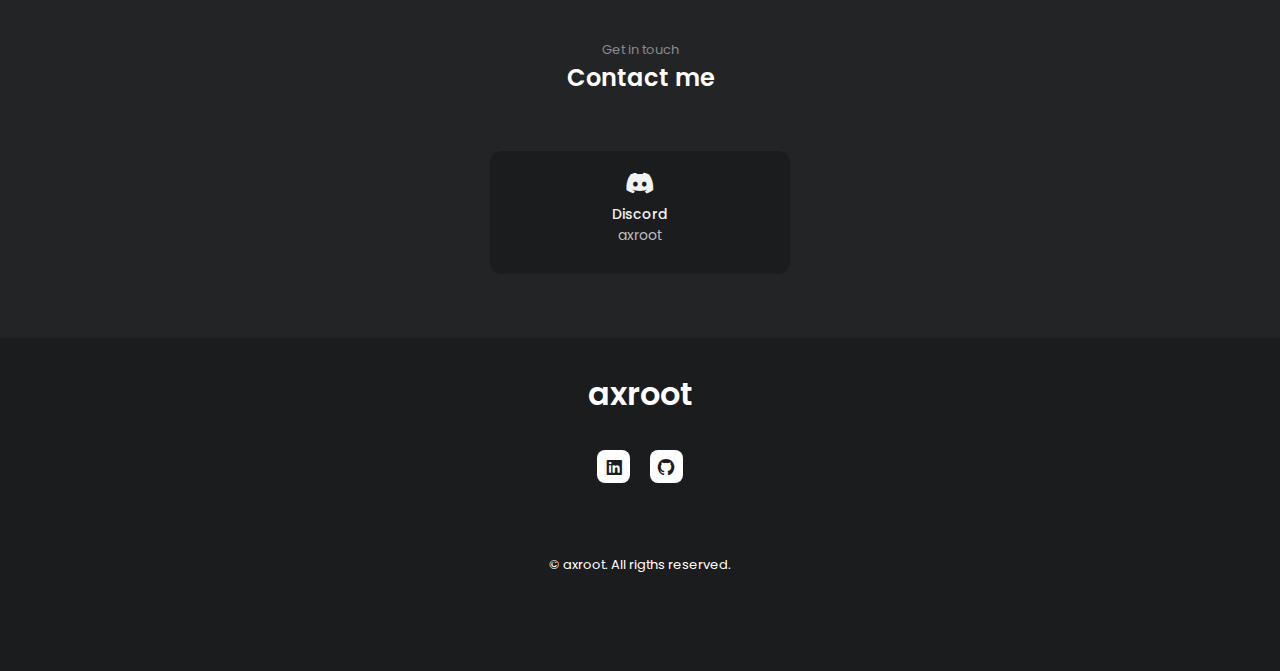
==== commit e4df2cae: "Update index.html" ====
--- a/index.html
+++ b/index.html
@@ -51,6 +51,34 @@
 
                 <div class="work__container container grid">
 
+                    <div class="work__card mix projecs">
+                        <img src="/assets/img/api-bounty.jpg" alt="" class="work__img">
+
+                        <h3 class="work__title">API Bounty</h3>
+
+                        <p class="work__button">
+                            21/06/2024
+                        </p>
+
+                        <a href="https://github.com/axr00t/api-bounty" target="_blank" class="work__button">
+                            Download <i class='bx bx-right-arrow-alt work__icon' ></i>
+                        </a>
+                    </div>
+
+                    <div class="work__card mix projecs">
+                        <img src="/assets/img/enum-bounty.jpg" alt="" class="work__img">
+
+                        <h3 class="work__title">Enum Bounty</h3>
+
+                        <p class="work__button">
+                            15/06/2024
+                        </p>
+
+                        <a href="https://github.com/axr00t/enumbounty" target="_blank" class="work__button">
+                            Download <i class='bx bx-right-arrow-alt work__icon' ></i>
+                        </a>
+                    </div>
+
                     <div class="work__card mix posts">
                         <img src="/assets/img/hackersData.jpg" alt="" class="work__img">
 
@@ -61,20 +89,6 @@
                         </p>
 
                         <a href="https://www.youtube.com/watch?v=ksTD6nud9IY&t=1s&ab_channel=axroot" target="_blank" class="work__button">
-                            Watch <i class='bx bx-right-arrow-alt work__icon' ></i>
-                        </a>
-                    </div>
-
-                    <div class="work__card mix posts">
-                        <img src="/assets/img/c2-external-glow-cheat.jpg" alt="" class="work__img">
-
-                        <h3 class="work__title">CS2 Simple External Glow Hack</h3>
-
-                        <p class="work__button">
-                            29/01/2024
-                        </p>
-
-                        <a href="https://www.youtube.com/watch?v=ix-_WuOqJWM&t=95s&ab_channel=axroot" target="_blank" class="work__button">
                             Watch <i class='bx bx-right-arrow-alt work__icon' ></i>
                         </a>
                     </div>
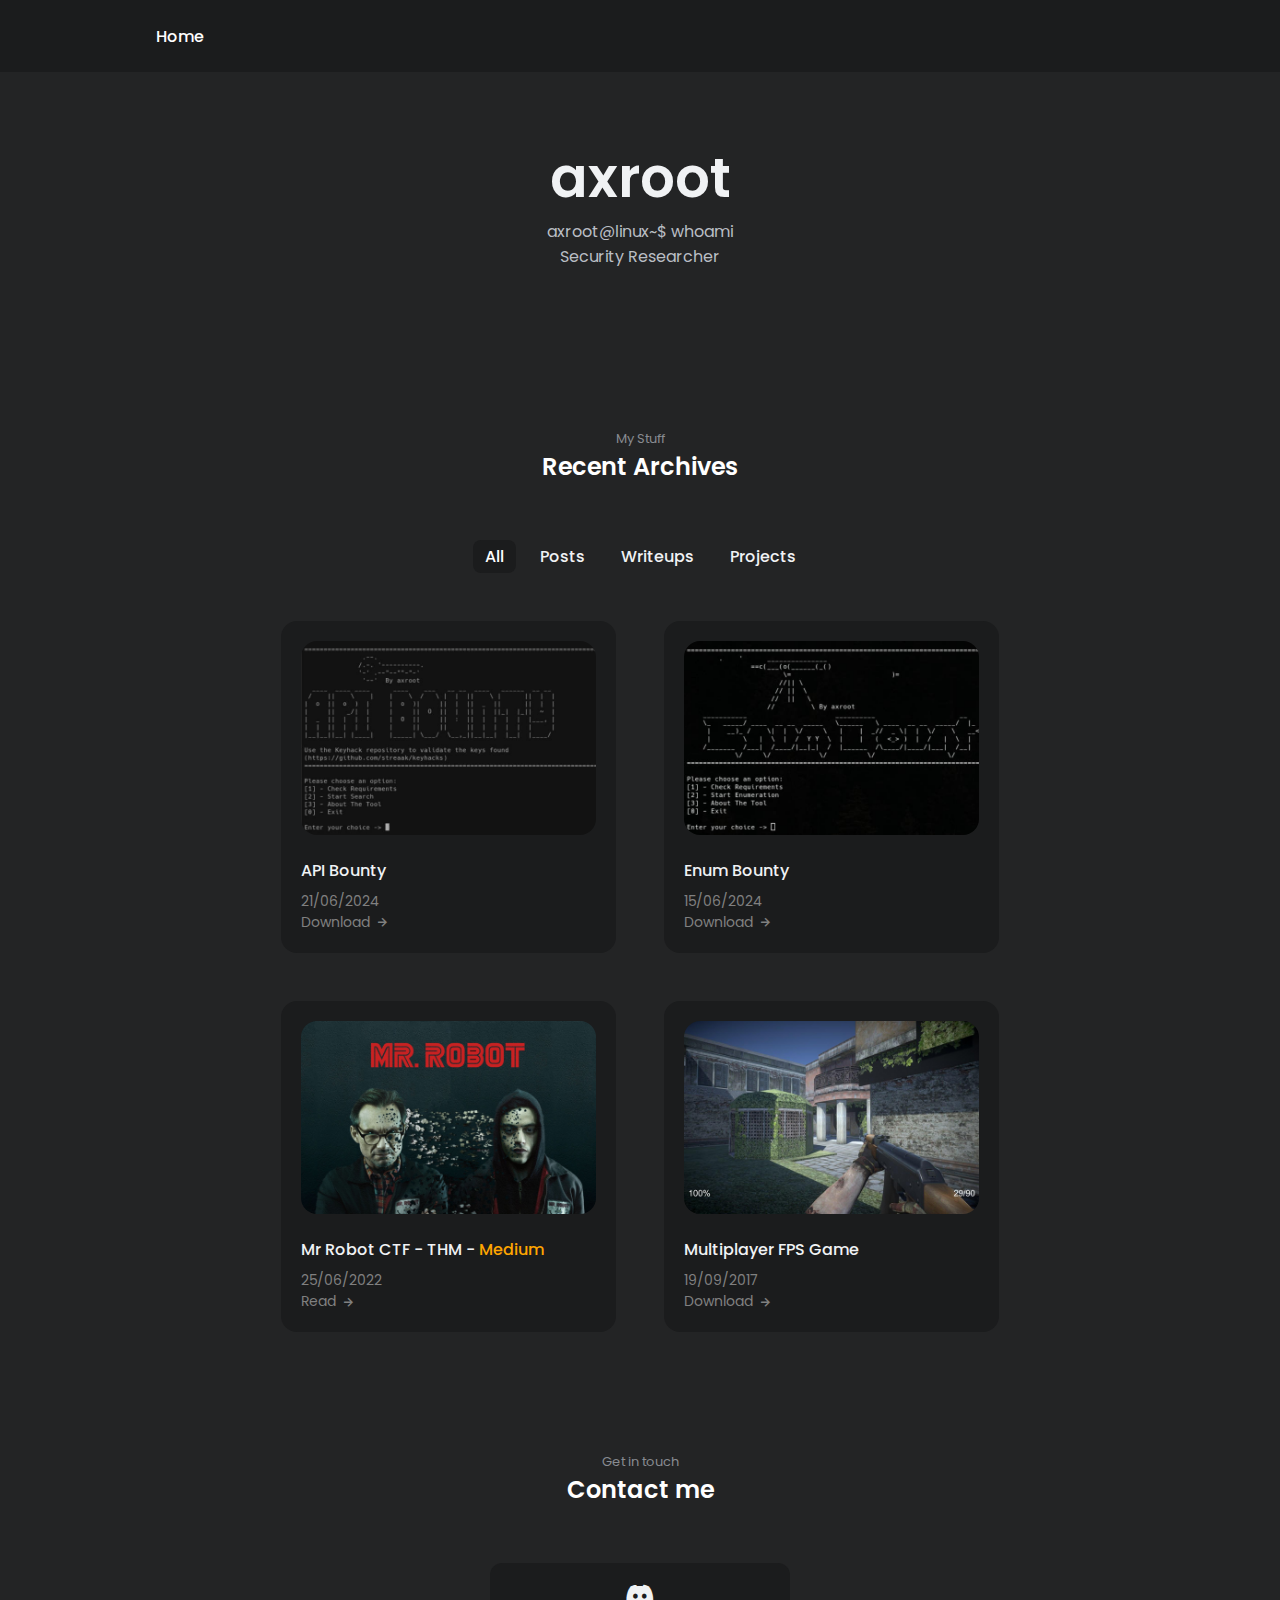
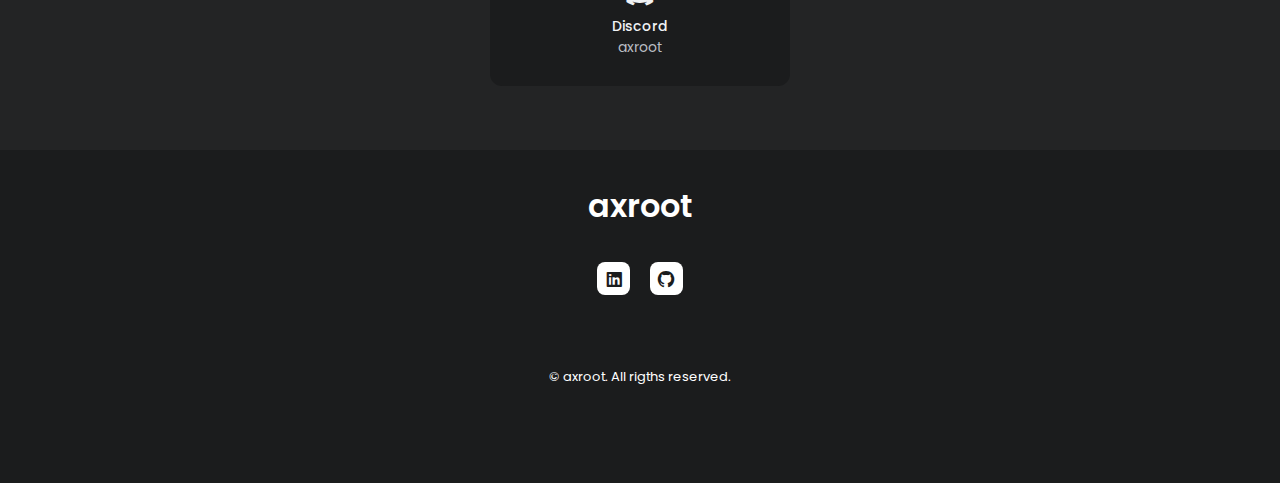
==== commit d69a8589: "Update index.html" ====
--- a/index.html
+++ b/index.html
@@ -79,6 +79,7 @@
                         </a>
                     </div>
 
+                    <!-- 
                     <div class="work__card mix posts">
                         <img src="/assets/img/hackersData.jpg" alt="" class="work__img">
 
@@ -87,11 +88,13 @@
                         <p class="work__button">
                             18/02/2024
                         </p>
-
+                    
                         <a href="https://www.youtube.com/watch?v=ksTD6nud9IY&t=1s&ab_channel=axroot" target="_blank" class="work__button">
                             Watch <i class='bx bx-right-arrow-alt work__icon' ></i>
                         </a>
+                    
                     </div>
+                    -->
                     
                     <div class="work__card mix writeups">
                         <img src="/assets/img/mr-robot.png" alt="" class="work__img">
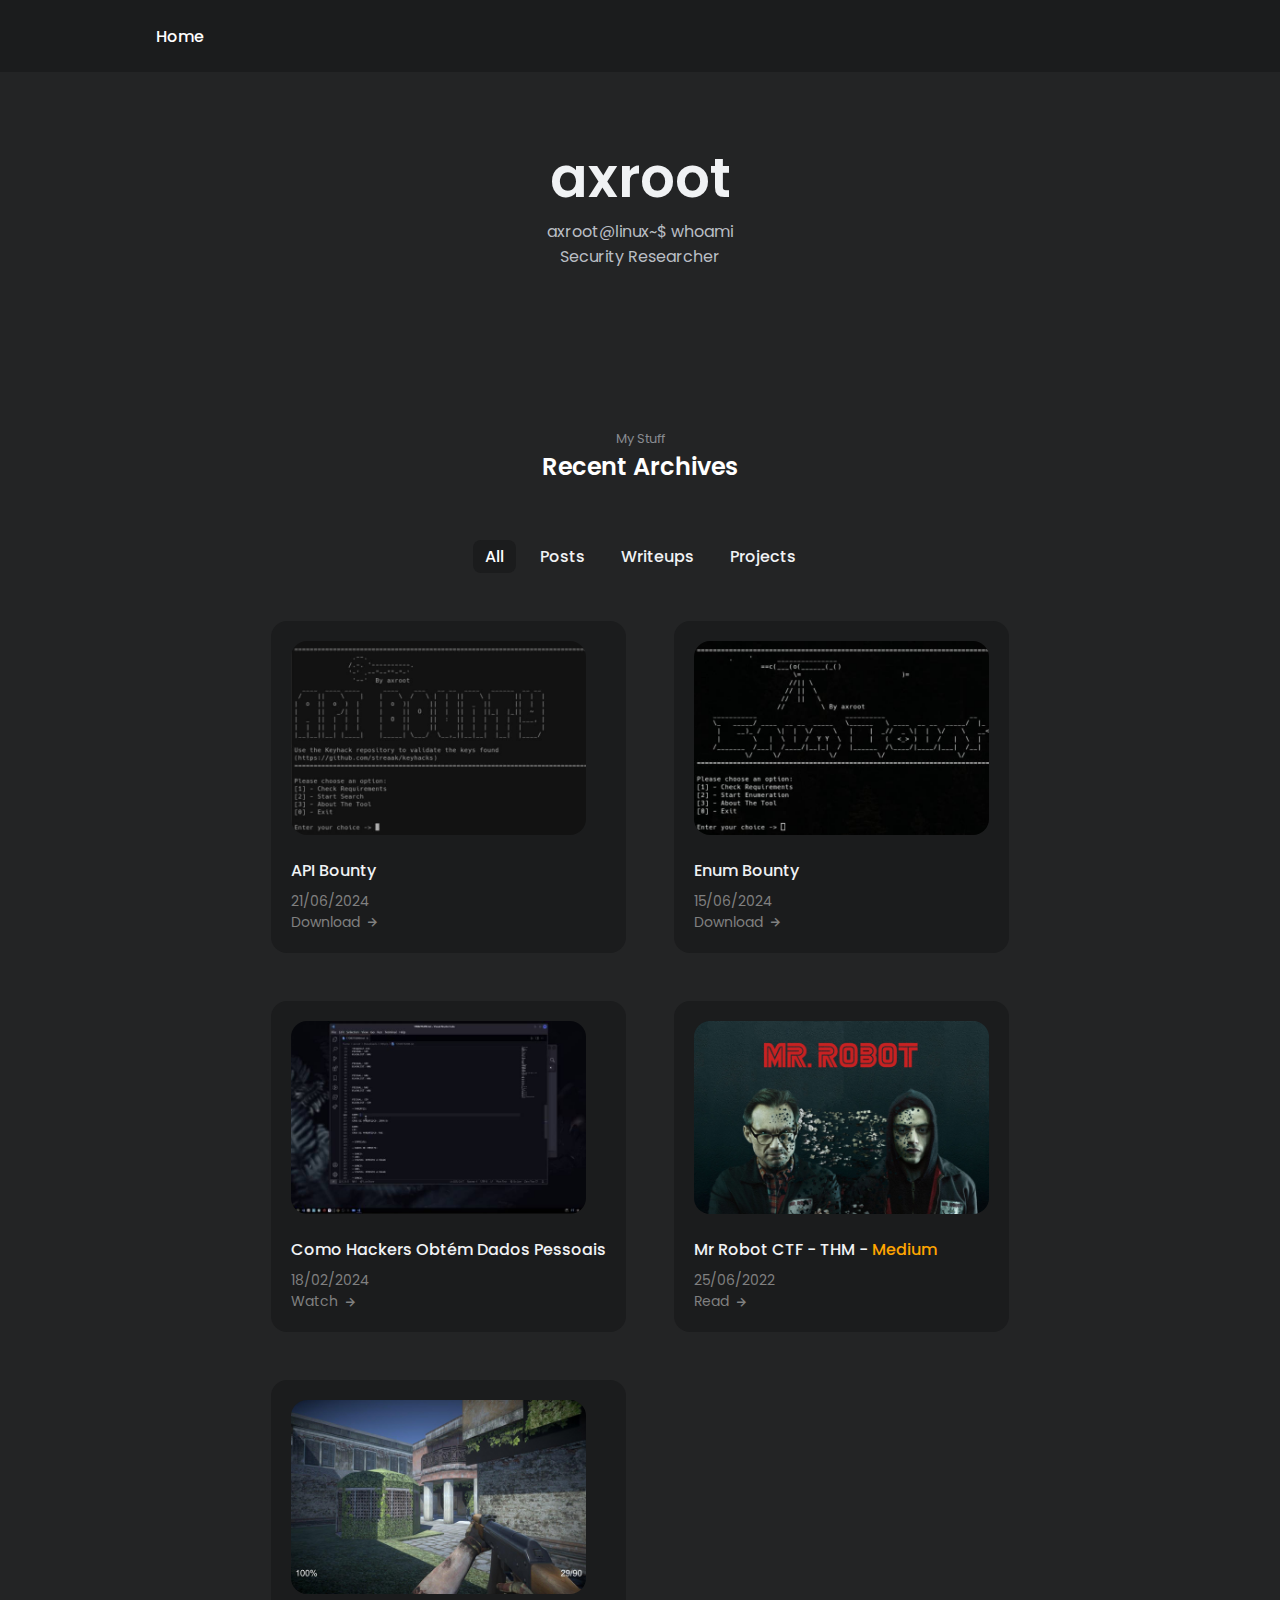
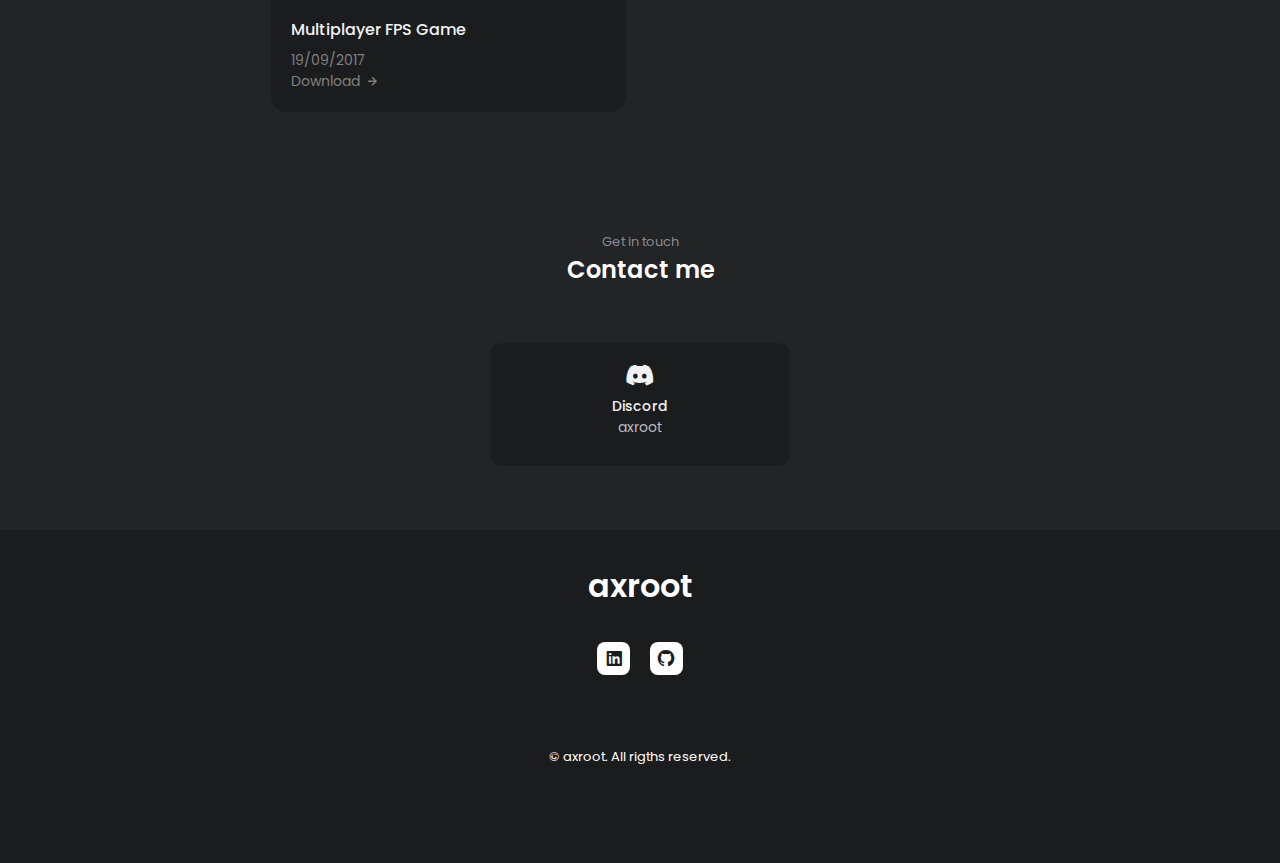
==== commit 4393bf91: "Update index.html" ====
--- a/index.html
+++ b/index.html
@@ -79,7 +79,6 @@
                         </a>
                     </div>
 
-                    <!-- 
                     <div class="work__card mix posts">
                         <img src="/assets/img/hackersData.jpg" alt="" class="work__img">
 
@@ -94,7 +93,6 @@
                         </a>
                     
                     </div>
-                    -->
                     
                     <div class="work__card mix writeups">
                         <img src="/assets/img/mr-robot.png" alt="" class="work__img">
